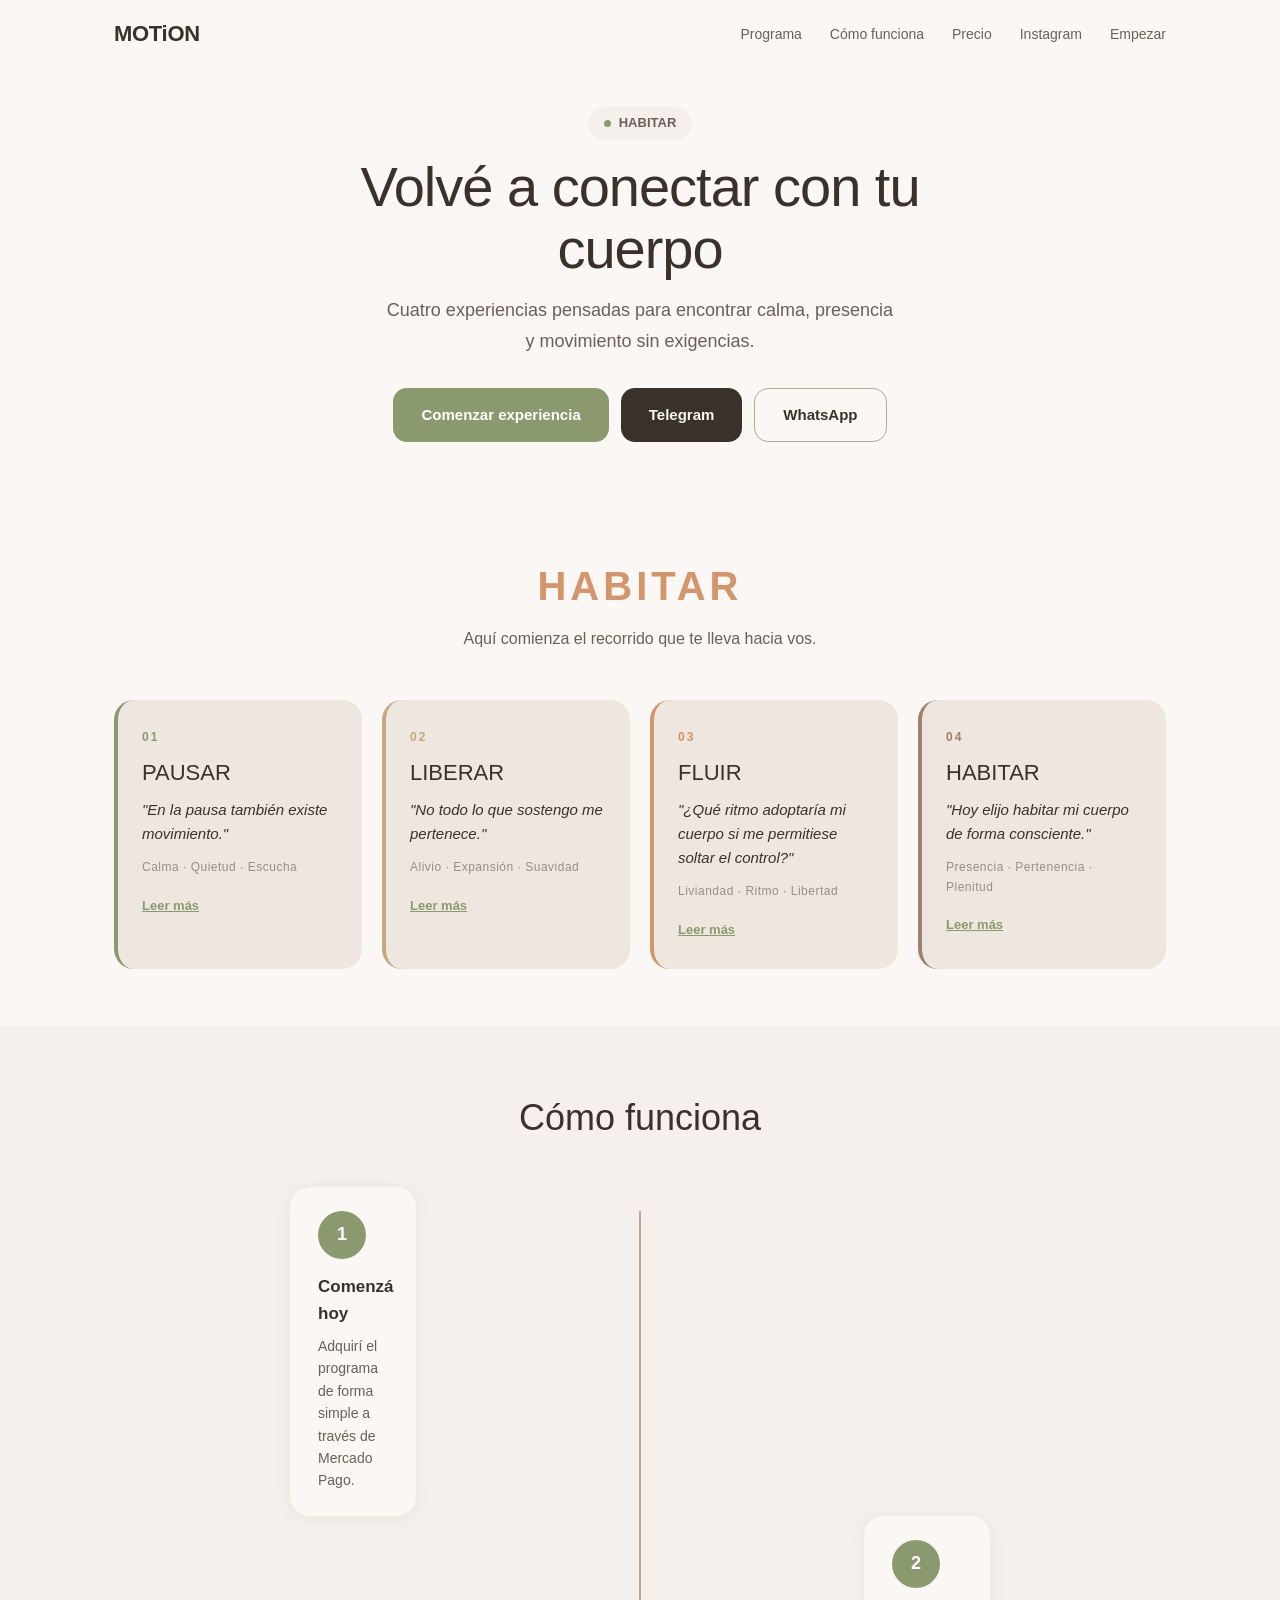
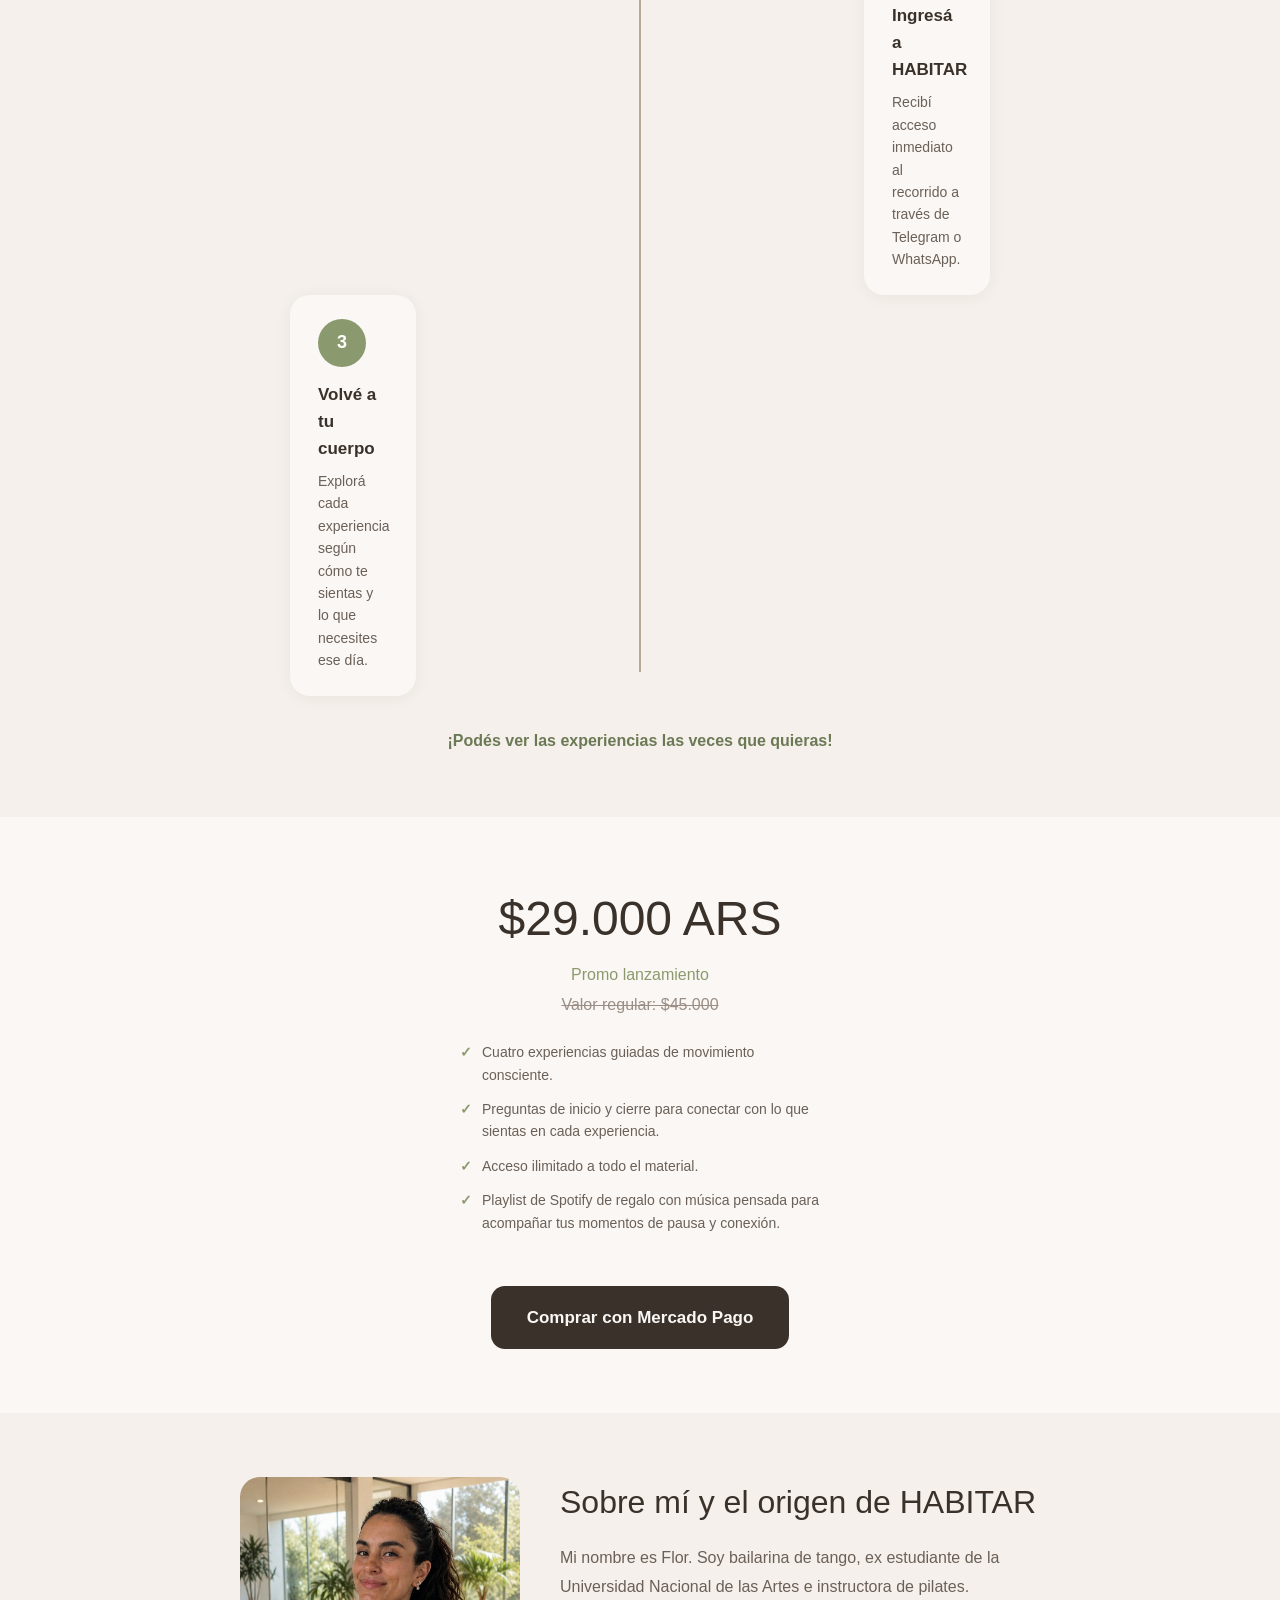
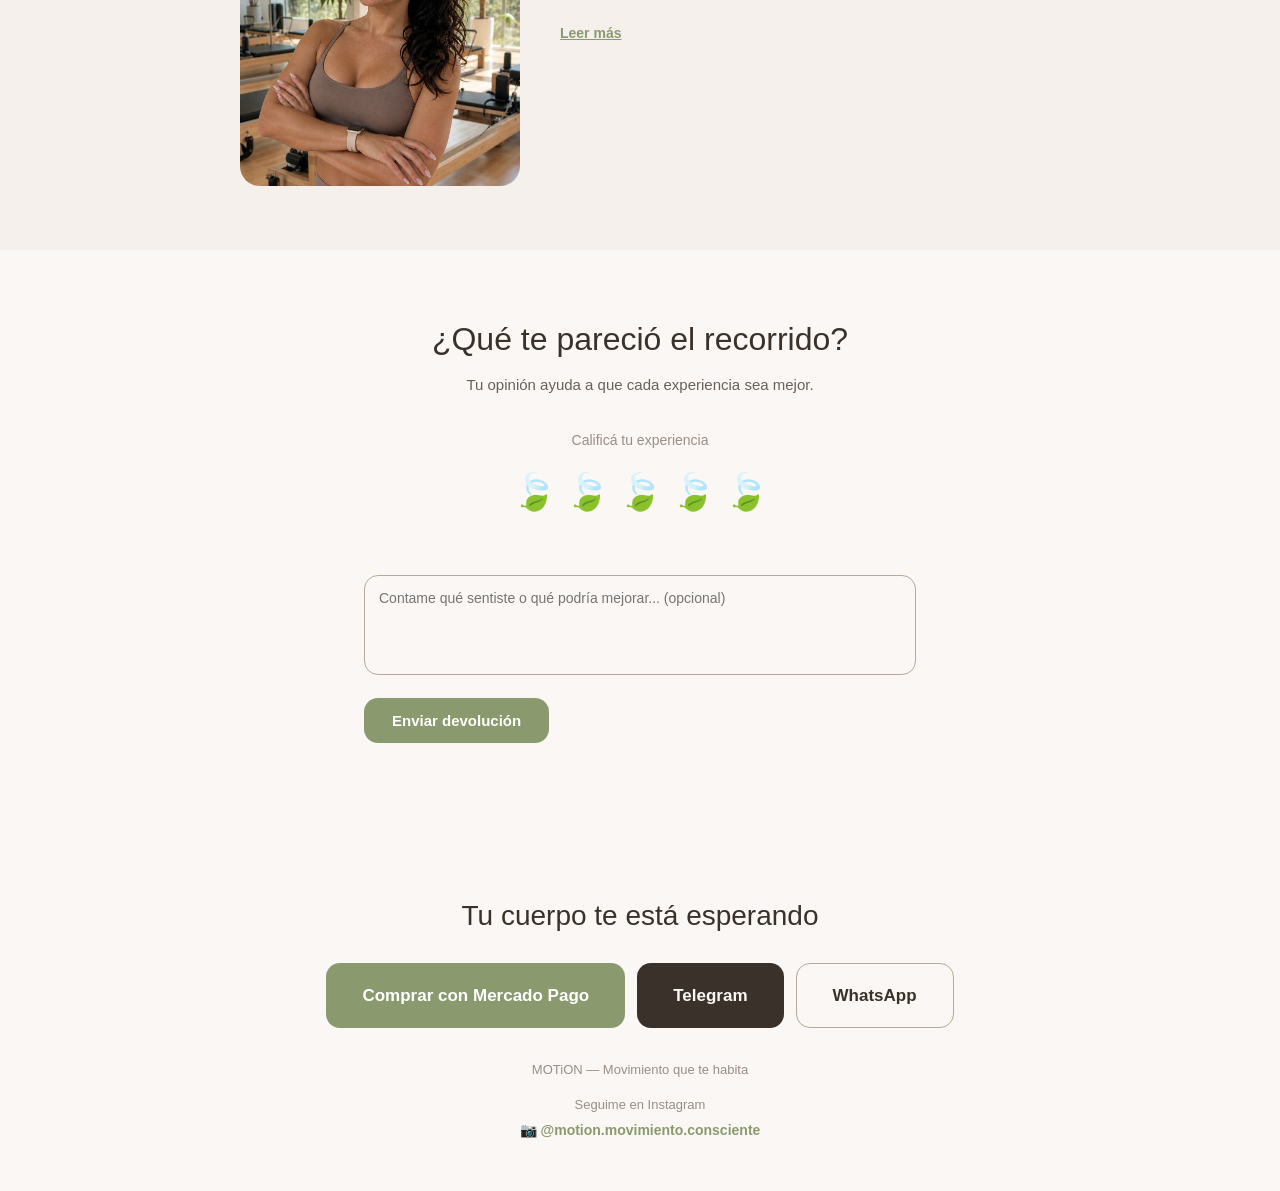
==== index.html @ 6718e1fc "Initial import: MOTiON HABITAR — plataforma de movimiento consciente Landing page + Telegram bot + W" ====
<!DOCTYPE html>
<html lang="es">
<head>
    <meta charset="UTF-8">
    <meta name="viewport" content="width=device-width, initial-scale=1.0">
    <title>MOTiON – HABITAR | Movimiento consciente</title>
    <meta name="description" content="Un recorrido de cuatro experiencias para que vuelvas a conectar con tu cuerpo.">
    <meta name="theme-color" content="#D4C5B9">
    <link rel="icon" type="image/x-icon" href="favicon.ico">
    <link rel="shortcut icon" type="image/x-icon" href="favicon.ico">

    <style>
        :root {
            --beige: #D4C5B9; --beige-light: #E8DDD4; --beige-dark: #B8A898;
            --olive: #8B9A6E; --olive-dark: #6B7A55; --olive-light: #A3AF89;
            --sand: #C4A882; --brown: #A08070; --terracotta: #D4956A;
            --white: #FAF7F4; --off-white: #F5F0EB; --card: #EDE7E0;
            --text: #3A322A; --text-light: #6B6058; --text-muted: #9A8E85;
            --radius: 20px; --radius-sm: 14px;
            --shadow: 0 2px 16px rgba(58,50,42,0.06);
            --font: -apple-system, BlinkMacSystemFont, 'Segoe UI', Roboto, sans-serif;
            --max-w: 1100px;
        }
        *, *::before, *::after { margin: 0; padding: 0; box-sizing: border-box; }
        html { scroll-behavior: smooth; -webkit-font-smoothing: antialiased; }
        body {
            font-family: var(--font); background: var(--white); color: var(--text);
            line-height: 1.6; font-size: 16px;
        }

        /* ── NAV ── */
        .nav { max-width: var(--max-w); margin: 0 auto; padding: 16px 24px; display: flex; align-items: center; justify-content: space-between; }
        .nav-logo { font-size: 22px; font-weight: 600; letter-spacing: -0.3px; color: var(--text); display: flex; align-items: center; gap: 8px; }
        .nav-links { display: flex; gap: 28px; list-style: none; }
        .nav-links a { color: var(--text-light); font-size: 14px; font-weight: 500; text-decoration: none; transition: color .2s; }
        .nav-links a:hover { color: var(--text); }

        /* ── HERO ── */
        .hero { padding: 40px 24px 56px; text-align: center; max-width: 740px; margin: 0 auto; }
        .hero-logo { margin-bottom: 20px; }
        .hero-logo img { width: 120px; height: 120px; object-fit: cover; border-radius: 50%; }
        .hero-badge { display: inline-flex; align-items: center; gap: 8px; padding: 6px 16px; border-radius: 100px; background: var(--off-white); font-size: 13px; font-weight: 600; color: var(--text-light); margin-bottom: 16px; }
        .hero-badge .dot { width: 7px; height: 7px; border-radius: 50%; background: var(--olive); }
        .hero h1 { font-size: clamp(32px, 7vw, 56px); font-weight: 300; line-height: 1.1; letter-spacing: -1px; margin-bottom: 16px; }
        .hero h1 strong { font-weight: 500; }
        .hero .sub { font-size: 15px; color: var(--text-muted); letter-spacing: .5px; margin-bottom: 20px; }
        .hero p { font-size: 18px; color: var(--text-light); line-height: 1.7; max-width: 520px; margin: 0 auto 32px; }
        .hero-buttons { display: flex; gap: 12px; justify-content: center; flex-wrap: wrap; }
        .btn {
            display: inline-flex; align-items: center; gap: 8px; padding: 14px 28px;
            border-radius: var(--radius-sm); font-size: 15px; font-weight: 600;
            text-decoration: none; transition: all .25s; cursor: pointer; border: none; font-family: var(--font);
        }
        .btn:active { transform: scale(.97); }
        .btn-primary { background: var(--olive); color: #fff; }
        .btn-primary:hover { background: var(--olive-dark); transform: translateY(-1px); }
        .btn-dark { background: var(--text); color: var(--white); }
        .btn-dark:hover { background: #2A221A; transform: translateY(-1px); }
        .btn-outline { background: transparent; color: var(--text); border: 1.5px solid var(--beige-dark); }
        .btn-outline:hover { border-color: var(--text); }
        .btn-large { padding: 18px 36px; font-size: 17px; }

        /* ── PROGRAM ── */
        .program { padding: 56px 24px; max-width: var(--max-w); margin: 0 auto; }
        .program h2 {
            text-align: center; font-size: 40px; font-weight: 700;
            letter-spacing: 4px; text-transform: uppercase;
            color: var(--terracotta); margin-bottom: 8px;
        }
        .program .subtitle { text-align: center; color: var(--text-light); margin-bottom: 48px; font-size: 16px; }
        .states-grid {
            display: grid;
            grid-template-columns: repeat(auto-fit, minmax(240px, 1fr));
            gap: 20px;
        }
        .state-card {
            background: var(--card); border-radius: var(--radius); padding: 28px 24px;
            cursor: pointer; transition: all .3s; border-left: 4px solid var(--card-accent, var(--olive));
            text-decoration: none; color: inherit; display: block;
        }
        .state-card:hover { box-shadow: 0 8px 32px rgba(58,50,42,.12); transform: translateY(-3px); }
        .state-num { font-size: 12px; font-weight: 700; color: var(--card-accent); letter-spacing: 2px; margin-bottom: 8px; }
        .state-card h3 { font-size: 22px; font-weight: 400; margin-bottom: 8px; }
        .state-card .phrase { font-size: 15px; color: var(--text); line-height: 1.6; margin-bottom: 12px; font-style: italic; }
        .state-card .feel { font-size: 12px; color: var(--text-muted); letter-spacing: .5px; margin-bottom: 12px; }
        .state-desc { font-size: 14px; color: var(--text-light); line-height: 1.7; max-height: 0; overflow: hidden; transition: max-height .4s ease, opacity .3s ease; opacity: 0; }
        .state-desc.expanded { max-height: 400px; opacity: 1; margin-top: 10px; }
        .btn-leer { display: inline-block; margin-top: 8px; font-size: 13px; font-weight: 600; color: var(--olive); cursor: pointer; text-decoration: underline; background: none; border: none; padding: 0; font-family: var(--font); }
        .btn-leer:hover { color: var(--olive-dark); }

        /* ── HOW ── */
        .how { padding: 64px 24px; background: var(--off-white); }
        .how-inner { max-width: var(--max-w); margin: 0 auto; text-align: center; }
        .how-inner h2 { font-size: 36px; font-weight: 300; margin-bottom: 40px; }
        .path { display: flex; flex-direction: column; align-items: center; gap: 0; position: relative; }
        .path::before {
            content: ''; position: absolute; top: 24px; bottom: 24px; left: 50%;
            width: 2px; background: var(--beige-dark); transform: translateX(-50%);
        }
        .step-wrap { display: flex; align-items: center; width: 100%; max-width: 700px; position: relative; z-index: 1; }
        .step-wrap:nth-child(odd) { justify-content: flex-start; padding-right: calc(50% + 24px); }
        .step-wrap:nth-child(even) { justify-content: flex-end; padding-left: calc(50% + 24px); }
        .step {
            background: var(--white); border-radius: var(--radius); padding: 24px 28px;
            box-shadow: var(--shadow); text-align: left; max-width: 320px; width: 100%;
        }
        .step-icon { width: 48px; height: 48px; border-radius: 50%; background: var(--olive); display: flex; align-items: center; justify-content: center; margin-bottom: 14px; font-size: 18px; font-weight: 600; color: #fff; }
        .step h4 { font-size: 17px; font-weight: 600; margin-bottom: 8px; color: var(--text); }
        .step p { font-size: 14px; color: var(--text-light); line-height: 1.6; }
        .how .highlight { margin-top: 32px; font-size: 16px; color: var(--olive-dark); font-weight: 600; }
        @media (max-width: 700px) {
            .path::before { left: 24px; transform: none; }
            .step-wrap:nth-child(odd), .step-wrap:nth-child(even) { justify-content: flex-start; padding-left: 48px; padding-right: 0; }
        }

        /* ── PRICING ── */
        .pricing { padding: 64px 24px; max-width: 500px; margin: 0 auto; text-align: center; }
        .pricing h2 { font-size: 48px; font-weight: 200; margin-bottom: 4px; }
        .pricing-sub { color: var(--olive); font-weight: 500; margin-bottom: 4px; }
        .pricing-reg { color: var(--text-muted); text-decoration: line-through; margin-bottom: 24px; }
        .pricing-features { list-style: none; text-align: left; max-width: 360px; margin: 0 auto 28px; display: flex; flex-direction: column; gap: 12px; }
        .pricing-features li { display: flex; align-items: flex-start; gap: 10px; font-size: 14px; color: var(--text-light); }
        .pricing-features .check { color: var(--olive); font-weight: 700; flex-shrink: 0; }
        .pricing-note { font-size: 13px; color: var(--text-muted); margin-top: 16px; }

        /* ── ABOUT ── */
        .about { padding: 64px 24px; background: var(--off-white); }
        .about-inner { max-width: 800px; margin: 0 auto; display: flex; gap: 40px; align-items: flex-start; flex-wrap: wrap; }
        .about-img { flex: 0 0 280px; border-radius: var(--radius); overflow: hidden; }
        .about-img img { width: 100%; height: auto; display: block; }
        .about-text { flex: 1; min-width: 280px; }
        .about-text h2 { font-size: 32px; font-weight: 300; margin-bottom: 16px; }
        .about-text p { font-size: 16px; color: var(--text-light); line-height: 1.8; margin-bottom: 12px; }
        .about-text .more { display: none; }
        .about-text.expanded .more { display: block; }
        .btn-read { display: inline-block; margin-top: 8px; font-size: 14px; font-weight: 600; color: var(--olive); cursor: pointer; text-decoration: underline; }
        @media (max-width: 700px) { .about-inner { flex-direction: column; text-align: center; } .about-img { flex: 0 0 auto; max-width: 240px; margin: 0 auto; } }

        /* ── FOOTER ── */
        footer { padding: 48px 24px; text-align: center; }
        footer .cta-title { font-size: 28px; font-weight: 300; margin-bottom: 24px; }
        footer .cta-btns { display: flex; gap: 12px; justify-content: center; flex-wrap: wrap; margin-bottom: 32px; }
        footer .note { font-size: 13px; color: var(--text-muted); }
        footer .handle { font-size: 12px; color: var(--text-muted); letter-spacing: 1px; margin-top: 4px; }

        @media (max-width: 600px) {
            .nav-links { display: none; }
            .states-grid { grid-template-columns: 1fr; }
            .hero-buttons { flex-direction: column; align-items: center; }
            .btn { width: 100%; justify-content: center; }
            footer .cta-btns { flex-direction: column; align-items: center; }
        }
    </style>
</head>
<body>
    <nav class="nav">
        <a href="#" class="nav-logo" onclick="return false" style="text-decoration:none;color:var(--text);font-size:22px;font-weight:600;letter-spacing:-0.3px;">MOTiON</a>
        <ul class="nav-links">
            <li><a href="#programa">Programa</a></li>
            <li><a href="#como-funciona">Cómo funciona</a></li>
            <li><a href="#precio">Precio</a></li>
            <li><a href="https://www.instagram.com/motion.moviento.consciente" target="_blank">Instagram</a></li>
            <li><a href="#empezar">Empezar</a></li>
        </ul>
    </nav>

    <section class="hero">
        <div class="hero-badge"><span class="dot"></span>HABITAR</div>
        <h1>Volvé a conectar con tu cuerpo</h1>
        <p>Cuatro experiencias pensadas para encontrar calma, presencia y movimiento sin exigencias.</p>
        <div class="hero-buttons">
            <a href="https://mpago.li/29UE9Le" class="btn btn-primary" target="_blank">Comenzar experiencia</a>
            <a href="https://t.me/pilates_courses_bot" class="btn btn-dark" target="_blank">Telegram</a>
            <a href="https://wa.me/5491132787456?text=%C2%A1Hola!+Quisiera+info+sobre+HABITAR" class="btn btn-outline" target="_blank">WhatsApp</a>
        </div>
    </section>

    <section class="program" id="programa">
        <h2>HABITAR</h2>
        <p class="subtitle">Aquí comienza el recorrido que te lleva hacia vos.</p>
        <div class="states-grid">
            <div class="state-card" style="--card-accent:#8B9A6E">
                <div class="state-num">01</div>
                <h3>PAUSAR</h3>
                <p class="phrase">"En la pausa también existe movimiento."</p>
                <p class="feel">Calma · Quietud · Escucha</p>
                <button class="btn-leer" onclick="toggleDesc(this)">Leer más</button>
                <div class="state-desc">
                    <p>Una experiencia suave y consciente pensada para esos días donde el cuerpo y la mente necesitan detenerse.</p>
                    <p>A través de la respiración consciente, movimientos amables y el registro corporal, PAUSAR propone darte un espacio para desacelerar y conectar con el momento presente.</p>
                </div>
            </div>
            <div class="state-card" style="--card-accent:#C4A882">
                <div class="state-num">02</div>
                <h3>LIBERAR</h3>
                <p class="phrase">"No todo lo que sostengo me pertenece."</p>
                <p class="feel">Alivio · Expansión · Suavidad</p>
                <button class="btn-leer" onclick="toggleDesc(this)">Leer más</button>
                <div class="state-desc">
                    <p>Diseñado para momentos de sobrecarga física y mental. Una experiencia que atraviesa movimientos fluidos, generando sensación de liviandad y amplitud corporal.</p>
                    <p>Ideal para liberar tensiones acumuladas.</p>
                </div>
            </div>
            <div class="state-card" style="--card-accent:#D4956A">
                <div class="state-num">03</div>
                <h3>FLUIR</h3>
                <p class="phrase">"¿Qué ritmo adoptaría mi cuerpo si me permitiese soltar el control?"</p>
                <p class="feel">Liviandad · Ritmo · Libertad</p>
                <button class="btn-leer" onclick="toggleDesc(this)">Leer más</button>
                <div class="state-desc">
                    <p>Una experiencia de movimiento continuo a través de secuencias simples encadenadas que aportan energía y nos permiten soltar el control por unos minutos.</p>
                    <p>FLUIR busca conectar con una sensación dinámica y natural.</p>
                </div>
            </div>
            <div class="state-card" style="--card-accent:#A08070">
                <div class="state-num">04</div>
                <h3>HABITAR</h3>
                <p class="phrase">"Hoy elijo habitar mi cuerpo de forma consciente."</p>
                <p class="feel">Presencia · Pertenencia · Plenitud</p>
                <button class="btn-leer" onclick="toggleDesc(this)">Leer más</button>
                <div class="state-desc">
                    <p>Esta última experiencia propone un espacio de integración desde la presencia y conexión.</p>
                    <p>Movimientos respirados y sostenidos que nos permiten reconocer qué sucede en nuestro cuerpo cuando le damos tiempo y espacio para ser.</p>
                    <p>Un momento ideal para cuando necesites volver a vos.</p>
                </div>
            </div>
        </div>
    </section>

    <section class="how" id="como-funciona">
        <div class="how-inner">
            <h2>Cómo funciona</h2>
            <div class="path">
                <div class="step-wrap">
                    <div class="step">
                        <div class="step-icon">1</div>
                        <h4>Comenzá hoy</h4>
                        <p>Adquirí el programa de forma simple a través de Mercado Pago.</p>
                    </div>
                </div>
                <div class="step-wrap">
                    <div class="step">
                        <div class="step-icon">2</div>
                        <h4>Ingresá a HABITAR</h4>
                        <p>Recibí acceso inmediato al recorrido a través de Telegram o WhatsApp.</p>
                    </div>
                </div>
                <div class="step-wrap">
                    <div class="step">
                        <div class="step-icon">3</div>
                        <h4>Volvé a tu cuerpo</h4>
                        <p>Explorá cada experiencia según cómo te sientas y lo que necesites ese día.</p>
                    </div>
                </div>
            </div>
            <p class="highlight">¡Podés ver las experiencias las veces que quieras!</p>
        </div>
    </section>

    <section class="pricing" id="precio">
        <h2>$29.000 ARS</h2>
        <p class="pricing-sub">Promo lanzamiento</p>
        <p class="pricing-reg">Valor regular: $45.000</p>
        <ul class="pricing-features">
            <li><span class="check">✓</span> Cuatro experiencias guiadas de movimiento consciente.</li>
            <li><span class="check">✓</span> Preguntas de inicio y cierre para conectar con lo que sientas en cada experiencia.</li>
            <li><span class="check">✓</span> Acceso ilimitado a todo el material.</li>
            <li><span class="check">✓</span> Playlist de Spotify de regalo con música pensada para acompañar tus momentos de pausa y conexión.</li>
        </ul>
        <a href="https://mpago.li/29UE9Le" class="btn btn-dark btn-large" target="_blank" style="margin-top:24px">Comprar con Mercado Pago</a>
    </section>

    <section class="about" id="acerca">
        <div class="about-inner">
            <div class="about-img">
                <img src="I.jpg" alt="Sobre mí">
            </div>
            <div class="about-text" id="aboutText">
                <h2>Sobre mí y el origen de HABITAR</h2>
                <p>Mi nombre es Flor. Soy bailarina de tango, ex estudiante de la Universidad Nacional de las Artes e instructora de pilates.</p>
                <p class="more">Mi recorrido a través de la danza y distintas formaciones en pilates, corrección postural y trabajo corporal consciente, hoy me brindan las herramientas para acompañarte en este primer proyecto: MOTioN.</p>
                <p class="more">Hace tiempo que comencé a notar, en personas atravesadas por la exigencia, el cansancio y el ritmo acelerado del día a día, un patrón que se repetía constantemente: cuerpos activos, pero profundamente desconectados de sí mismos.</p>
                <p class="more">Entonces entendí que la conexión con el cuerpo va mucho más allá de cumplir una rutina de ejercicios sin presencia ni conexión.</p>
                <p class="more">Y así es como nace HABITAR: desde la búsqueda personal y profesional de crear un espacio más humano y amable, donde el cuerpo, la respiración y la presencia nos permitan recuperar el vínculo con nosotros mismos.</p>
                <span class="btn-read" onclick="document.getElementById('aboutText').classList.toggle('expanded');this.textContent=document.getElementById('aboutText').classList.contains('expanded')?'Leer menos':'Leer más'">Leer más</span>
            </div>
        </div>
    </section>

    <section class="feedback" id="feedback" style="padding:64px 24px;max-width:600px;margin:0 auto;">
        <div style="text-align:center;margin-bottom:32px;">
            <h2 style="font-size:32px;font-weight:300;color:var(--text);margin-bottom:8px;">¿Qué te pareció el recorrido?</h2>
            <p style="font-size:15px;color:var(--text-light);">Tu opinión ayuda a que cada experiencia sea mejor.</p>
        </div>
        <div style="text-align:center;margin-bottom:28px;">
            <p style="font-size:14px;color:var(--text-muted);margin-bottom:12px;">Calificá tu experiencia</p>
            <div style="display:flex;justify-content:center;gap:8px;font-size:36px;">
                <span style="cursor:pointer;transition:.2s;" onclick="rate(1)" onmouseenter="hoverRate(1)" onmouseleave="resetRate()">🍃</span>
                <span style="cursor:pointer;transition:.2s;" onclick="rate(2)" onmouseenter="hoverRate(2)" onmouseleave="resetRate()">🍃</span>
                <span style="cursor:pointer;transition:.2s;" onclick="rate(3)" onmouseenter="hoverRate(3)" onmouseleave="resetRate()">🍃</span>
                <span style="cursor:pointer;transition:.2s;" onclick="rate(4)" onmouseenter="hoverRate(4)" onmouseleave="resetRate()">🍃</span>
                <span style="cursor:pointer;transition:.2s;" onclick="rate(5)" onmouseenter="hoverRate(5)" onmouseleave="resetRate()">🍃</span>
            </div>
            <p id="rateLabel" style="font-size:13px;color:var(--olive);margin-top:8px;min-height:18px;font-weight:600;"></p>
        </div>
        <textarea id="fbComment" placeholder="Contame qué sentiste o qué podría mejorar... (opcional)" style="width:100%;min-height:100px;background:var(--white);border:1.5px solid var(--beige-dark);border-radius:var(--radius-sm);padding:14px;font-family:var(--font);font-size:14px;color:var(--text);resize:none;outline:none;margin-bottom:16px;"></textarea>
        <button class="btn btn-primary" onclick="submitFeedback()" style="border:none;">Enviar devolución</button>
        <p id="fbThanks" style="text-align:center;margin-top:16px;font-size:14px;color:var(--olive);font-weight:600;opacity:0;transition:opacity .4s;">¡Gracias por tu devolución! 🌿</p>
    </section>

    <footer id="empezar">
        <p class="cta-title">Tu cuerpo te está esperando</p>
        <div class="cta-btns">
            <a href="https://mpago.li/29UE9Le" class="btn btn-primary btn-large" target="_blank">Comprar con Mercado Pago</a>
            <a href="https://t.me/pilates_courses_bot" class="btn btn-dark btn-large" target="_blank">Telegram</a>
            <a href="https://wa.me/5491132787456?text=%C2%A1Hola!+Quisiera+info+sobre+HABITAR" class="btn btn-outline btn-large" target="_blank">WhatsApp</a>
        </div>
        <p class="note">MOTiON — Movimiento que te habita</p>
        <p style="margin-top:14px;font-size:13px;color:var(--text-muted);">Seguime en Instagram</p>
        <a href="https://www.instagram.com/motion.moviento.consciente?igsh=MTl3bTB4aTFlc2V6MQ==" target="_blank" style="font-size:14px;color:var(--olive);text-decoration:none;font-weight:600;display:inline-flex;align-items:center;gap:6px;margin-top:4px;">
            📷 @motion.movimiento.consciente
        </a>
    </footer>
    <script>
    // Leer mas en cada experiencia
    function toggleDesc(btn) {
        var desc = btn.nextElementSibling;
        var isExpanded = desc.classList.contains('expanded');
        document.querySelectorAll('.state-desc.expanded').forEach(function(d){ d.classList.remove('expanded'); d.previousElementSibling.textContent='Leer más'; });
        if (!isExpanded) { desc.classList.add('expanded'); btn.textContent='Leer menos'; }
    }

    // Feedback rating
    var currentRate = 0;
    var hoverRateVal = 0;
    var labels = ['','Podría mejorar','Está bien','Buena','Muy buena','¡Increíble!'];
    function rate(n) {
        currentRate = n;
        updateStars();
        document.getElementById('rateLabel').textContent = labels[n];
    }
    function hoverRate(n) {
        hoverRateVal = n;
        updateStars();
        document.getElementById('rateLabel').textContent = labels[n];
    }
    function resetRate() {
        hoverRateVal = 0;
        updateStars();
        document.getElementById('rateLabel').textContent = currentRate ? labels[currentRate] : '';
    }
    function updateStars() {
        var stars = document.querySelectorAll('#feedback span[onclick^="rate"]');
        var val = hoverRateVal || currentRate;
        stars.forEach(function(s,i){
            s.style.filter = (i < val) ? 'none' : 'grayscale(100%) opacity(0.3)';
        });
    }
    function submitFeedback() {
        var comment = document.getElementById('fbComment').value.trim();
        var thanks = document.getElementById('fbThanks');
        if (!currentRate && !comment) { alert('Dejá al menos una calificación o un comentario.'); return; }
        thanks.style.opacity = '1';
        setTimeout(function(){ thanks.style.opacity = '0'; }, 5000);
        // Datos listos para enviar a backend
        var payload = {action:'feedback',rating:currentRate,comment:comment,date:new Date().toISOString()};
        if (window.Telegram && Telegram.WebApp && Telegram.WebApp.sendData) {
            Telegram.WebApp.sendData(JSON.stringify(payload));
        }
        currentRate = 0;
        document.getElementById('fbComment').value = '';
        resetRate();
    }
    </script>
</body>
</html>
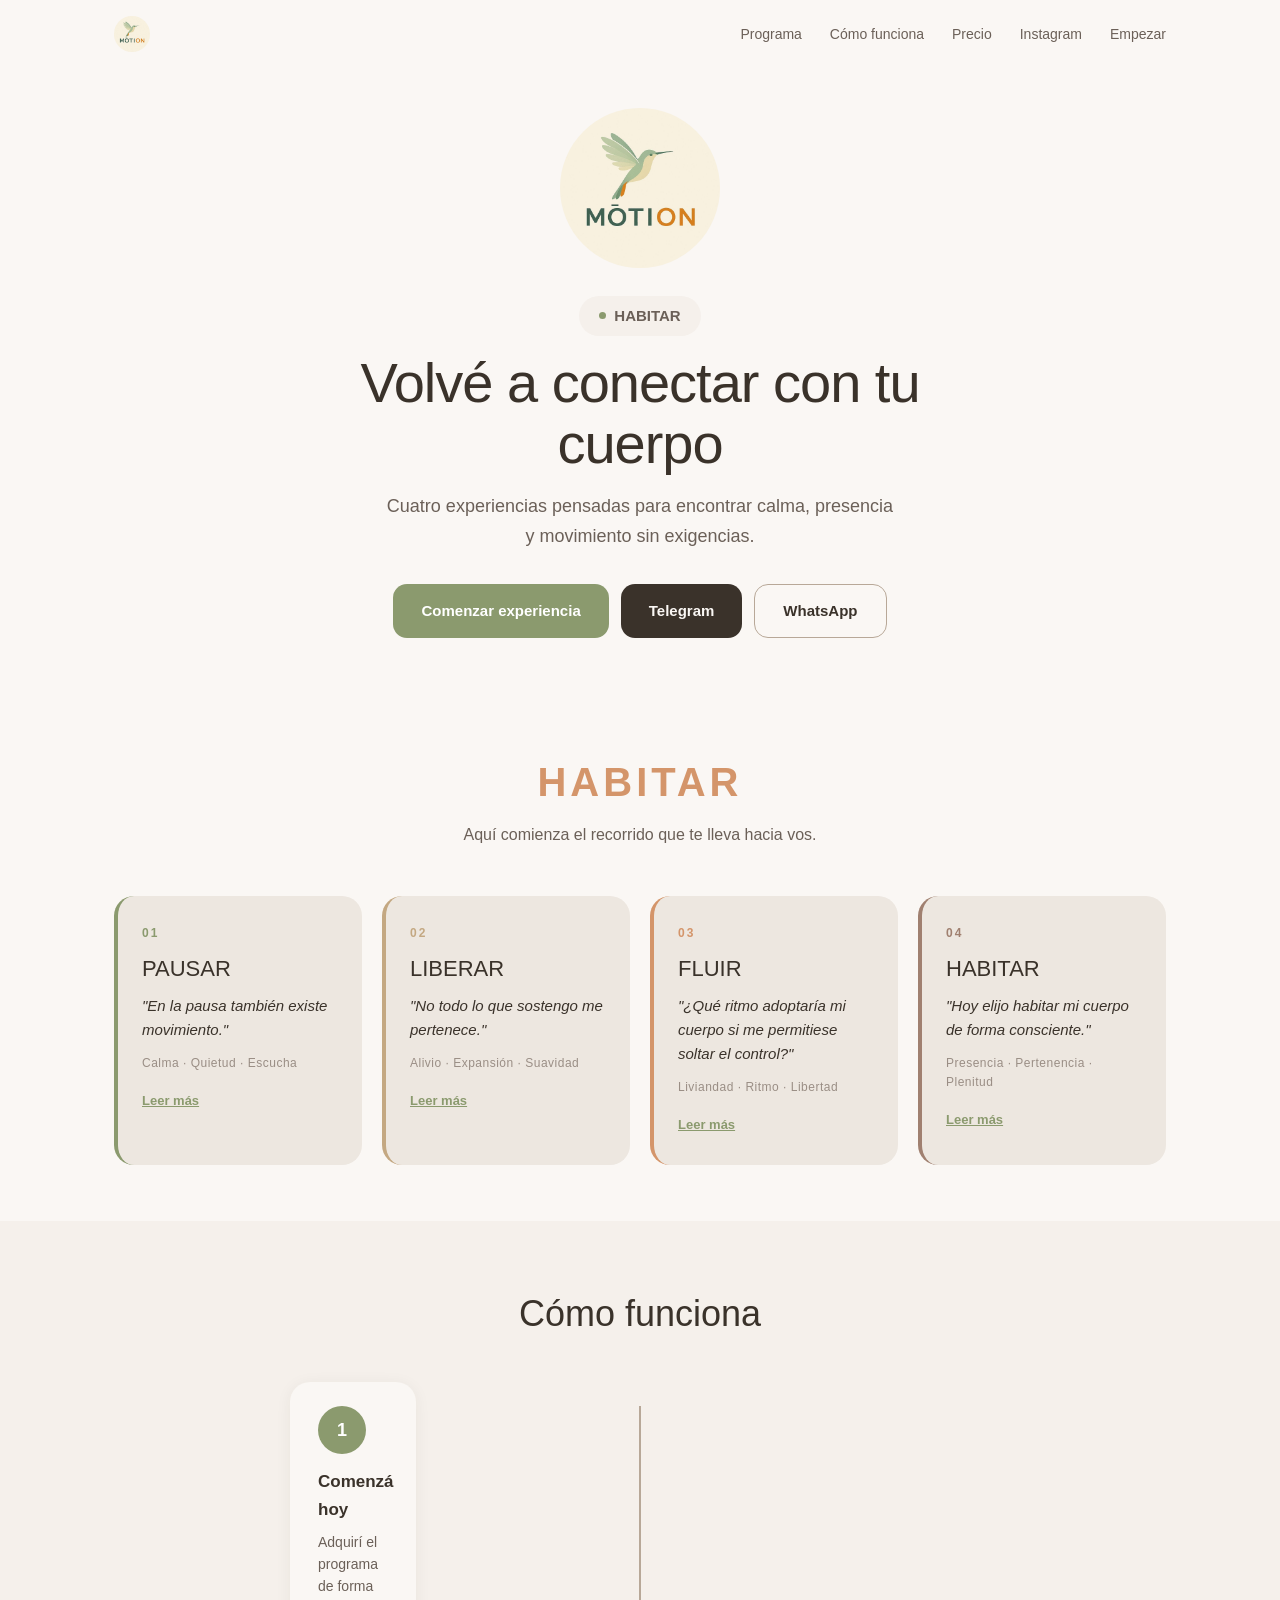
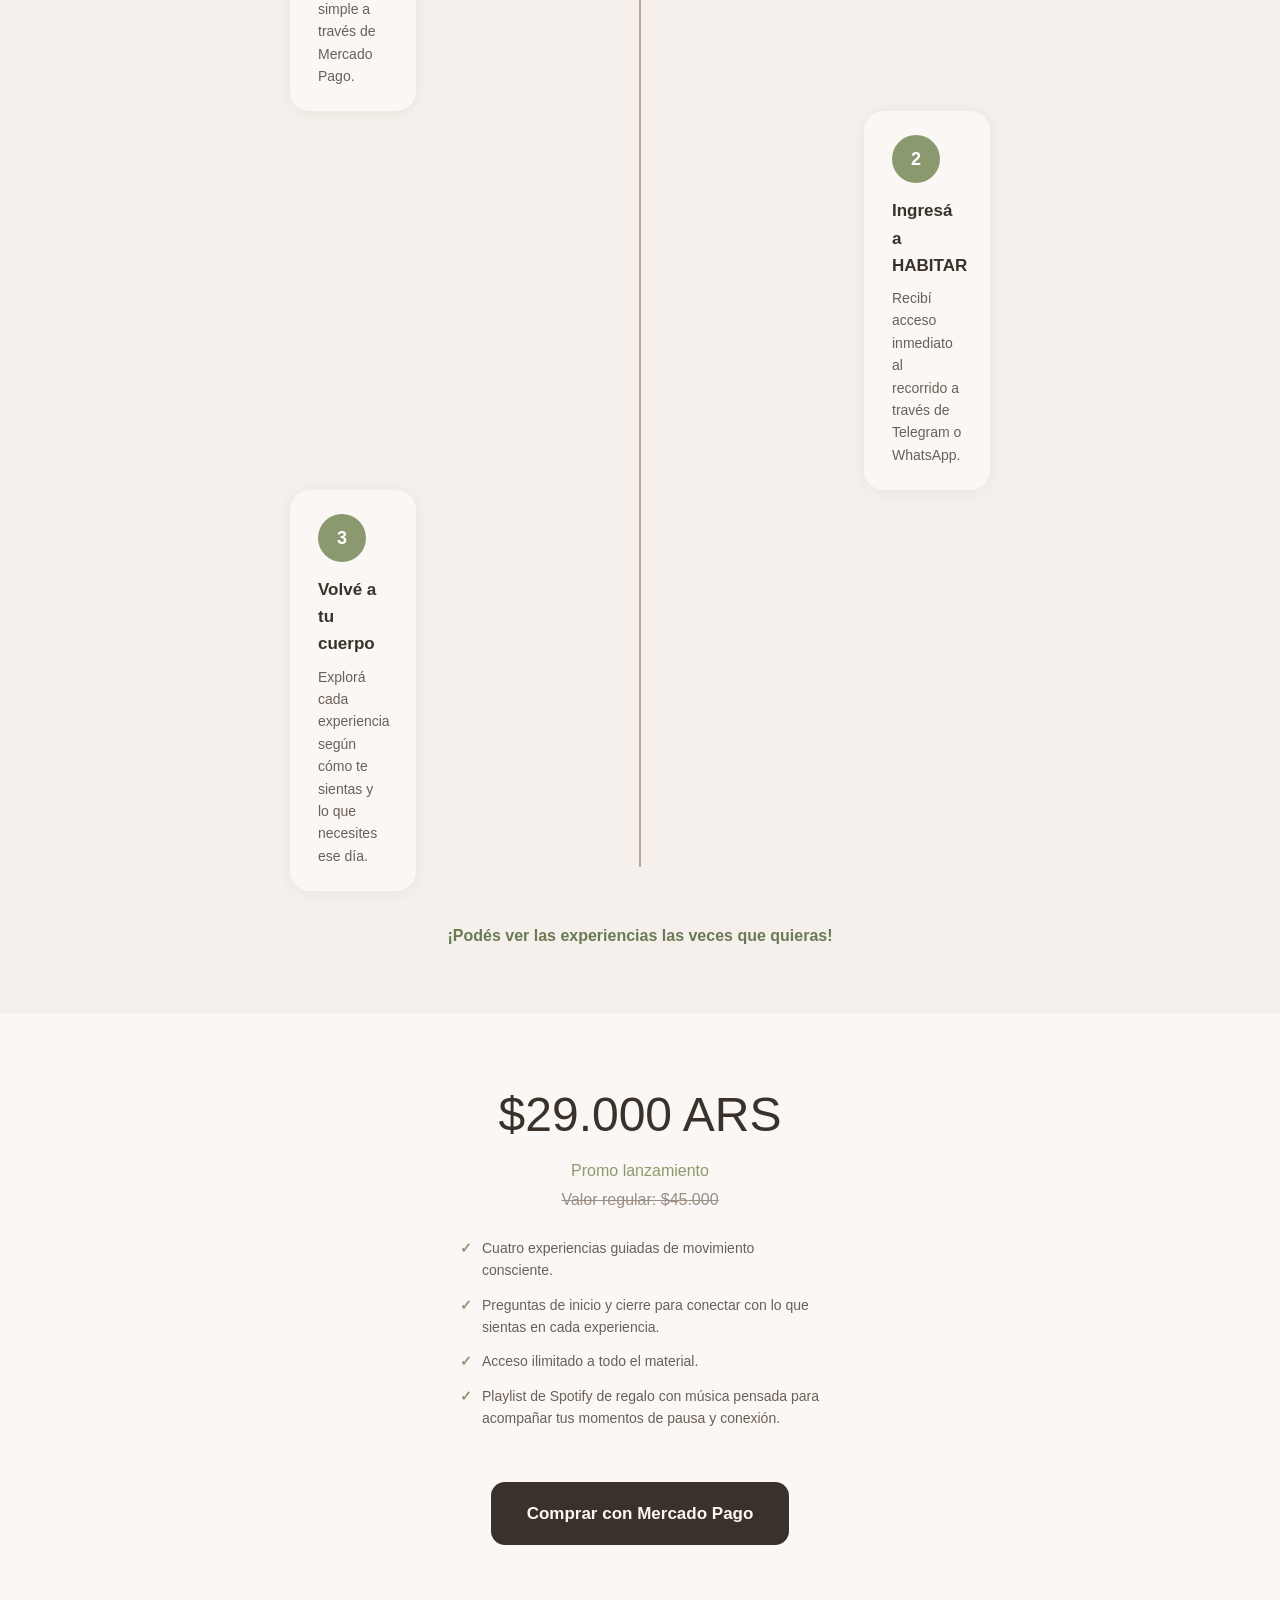
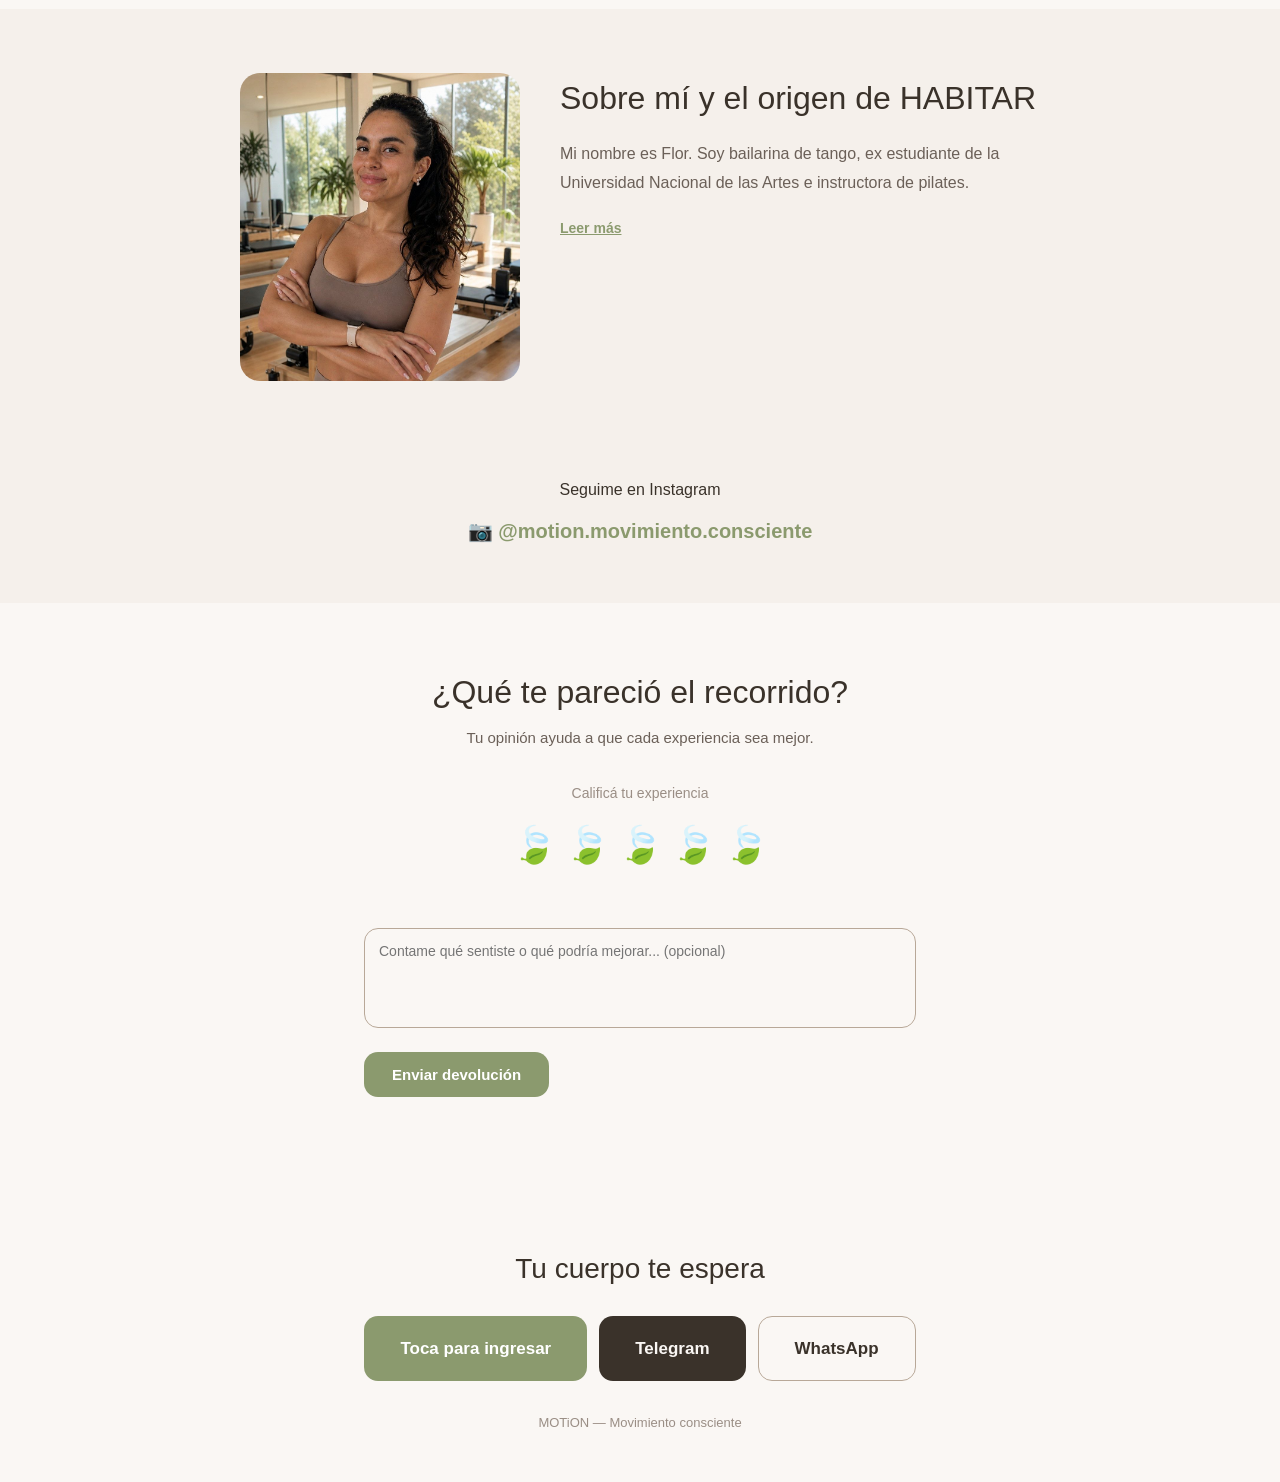
==== commit 74729c02: "Fix: logo circular grande en hero, Instagram debajo de Sobre mí, ajustes de texto - Nav: reemplaza t" ====
--- a/index.html
+++ b/index.html
@@ -38,8 +38,8 @@
         /* ── HERO ── */
         .hero { padding: 40px 24px 56px; text-align: center; max-width: 740px; margin: 0 auto; }
         .hero-logo { margin-bottom: 20px; }
-        .hero-logo img { width: 120px; height: 120px; object-fit: cover; border-radius: 50%; }
-        .hero-badge { display: inline-flex; align-items: center; gap: 8px; padding: 6px 16px; border-radius: 100px; background: var(--off-white); font-size: 13px; font-weight: 600; color: var(--text-light); margin-bottom: 16px; }
+        .hero-logo img { width: 160px; height: 160px; object-fit: cover; border-radius: 50%; }
+        .hero-badge { display: inline-flex; align-items: center; gap: 8px; padding: 8px 20px; border-radius: 100px; background: var(--off-white); font-size: 15px; font-weight: 600; color: var(--text-light); margin-bottom: 16px; }
         .hero-badge .dot { width: 7px; height: 7px; border-radius: 50%; background: var(--olive); }
         .hero h1 { font-size: clamp(32px, 7vw, 56px); font-weight: 300; line-height: 1.1; letter-spacing: -1px; margin-bottom: 16px; }
         .hero h1 strong { font-weight: 500; }
@@ -136,6 +136,16 @@
         .btn-read { display: inline-block; margin-top: 8px; font-size: 14px; font-weight: 600; color: var(--olive); cursor: pointer; text-decoration: underline; }
         @media (max-width: 700px) { .about-inner { flex-direction: column; text-align: center; } .about-img { flex: 0 0 auto; max-width: 240px; margin: 0 auto; } }
 
+        /* ── INSTAGRAM SOCIAL ── */
+        .insta-social { padding: 32px 24px 56px; text-align: center; background: var(--off-white); }
+        .insta-social p { font-size: 16px; color: var(--text); font-weight: 500; margin-bottom: 12px; }
+        .insta-social a {
+            display: inline-flex; align-items: center; gap: 8px;
+            font-size: 20px; color: var(--olive); text-decoration: none;
+            font-weight: 600; transition: color .2s;
+        }
+        .insta-social a:hover { color: var(--olive-dark); }
+
         /* ── FOOTER ── */
         footer { padding: 48px 24px; text-align: center; }
         footer .cta-title { font-size: 28px; font-weight: 300; margin-bottom: 24px; }
@@ -154,7 +164,7 @@
 </head>
 <body>
     <nav class="nav">
-        <a href="#" class="nav-logo" onclick="return false" style="text-decoration:none;color:var(--text);font-size:22px;font-weight:600;letter-spacing:-0.3px;">MOTiON</a>
+        <a href="#" class="nav-logo" onclick="return false" style="text-decoration:none;"><img src="logo.jpg" alt="MOTiON" style="width:36px;height:36px;border-radius:50%;object-fit:cover;"></a>
         <ul class="nav-links">
             <li><a href="#programa">Programa</a></li>
             <li><a href="#como-funciona">Cómo funciona</a></li>
@@ -165,11 +175,12 @@
     </nav>
 
     <section class="hero">
+        <div class="hero-logo"><img src="logo.jpg" alt="MOTiON HABITAR"></div>
         <div class="hero-badge"><span class="dot"></span>HABITAR</div>
         <h1>Volvé a conectar con tu cuerpo</h1>
         <p>Cuatro experiencias pensadas para encontrar calma, presencia y movimiento sin exigencias.</p>
         <div class="hero-buttons">
-            <a href="https://mpago.li/29UE9Le" class="btn btn-primary" target="_blank">Comenzar experiencia</a>
+            <a href="https://mpago.la/2Ghk3Vm" class="btn btn-primary" target="_blank">Comenzar experiencia</a>
             <a href="https://t.me/pilates_courses_bot" class="btn btn-dark" target="_blank">Telegram</a>
             <a href="https://wa.me/5491132787456?text=%C2%A1Hola!+Quisiera+info+sobre+HABITAR" class="btn btn-outline" target="_blank">WhatsApp</a>
         </div>
@@ -267,7 +278,7 @@
             <li><span class="check">✓</span> Acceso ilimitado a todo el material.</li>
             <li><span class="check">✓</span> Playlist de Spotify de regalo con música pensada para acompañar tus momentos de pausa y conexión.</li>
         </ul>
-        <a href="https://mpago.li/29UE9Le" class="btn btn-dark btn-large" target="_blank" style="margin-top:24px">Comprar con Mercado Pago</a>
+        <a href="https://mpago.la/2Ghk3Vm" class="btn btn-dark btn-large" target="_blank" style="margin-top:24px">Comprar con Mercado Pago</a>
     </section>
 
     <section class="about" id="acerca">
@@ -287,6 +298,13 @@
         </div>
     </section>
 
+    <section class="insta-social">
+        <p>Seguime en Instagram</p>
+        <a href="https://www.instagram.com/motion.moviento.consciente?igsh=MTl3bTB4aTFlc2V6MQ==" target="_blank">
+            📷 @motion.movimiento.consciente
+        </a>
+    </section>
+
     <section class="feedback" id="feedback" style="padding:64px 24px;max-width:600px;margin:0 auto;">
         <div style="text-align:center;margin-bottom:32px;">
             <h2 style="font-size:32px;font-weight:300;color:var(--text);margin-bottom:8px;">¿Qué te pareció el recorrido?</h2>
@@ -309,17 +327,13 @@
     </section>
 
     <footer id="empezar">
-        <p class="cta-title">Tu cuerpo te está esperando</p>
+        <p class="cta-title">Tu cuerpo te espera</p>
         <div class="cta-btns">
-            <a href="https://mpago.li/29UE9Le" class="btn btn-primary btn-large" target="_blank">Comprar con Mercado Pago</a>
+            <a href="https://t.me/pilates_courses_bot" class="btn btn-primary btn-large" target="_blank">Toca para ingresar</a>
             <a href="https://t.me/pilates_courses_bot" class="btn btn-dark btn-large" target="_blank">Telegram</a>
             <a href="https://wa.me/5491132787456?text=%C2%A1Hola!+Quisiera+info+sobre+HABITAR" class="btn btn-outline btn-large" target="_blank">WhatsApp</a>
         </div>
-        <p class="note">MOTiON — Movimiento que te habita</p>
-        <p style="margin-top:14px;font-size:13px;color:var(--text-muted);">Seguime en Instagram</p>
-        <a href="https://www.instagram.com/motion.moviento.consciente?igsh=MTl3bTB4aTFlc2V6MQ==" target="_blank" style="font-size:14px;color:var(--olive);text-decoration:none;font-weight:600;display:inline-flex;align-items:center;gap:6px;margin-top:4px;">
-            📷 @motion.movimiento.consciente
-        </a>
+        <p class="note">MOTiON — Movimiento consciente</p>
     </footer>
     <script>
     // Leer mas en cada experiencia
